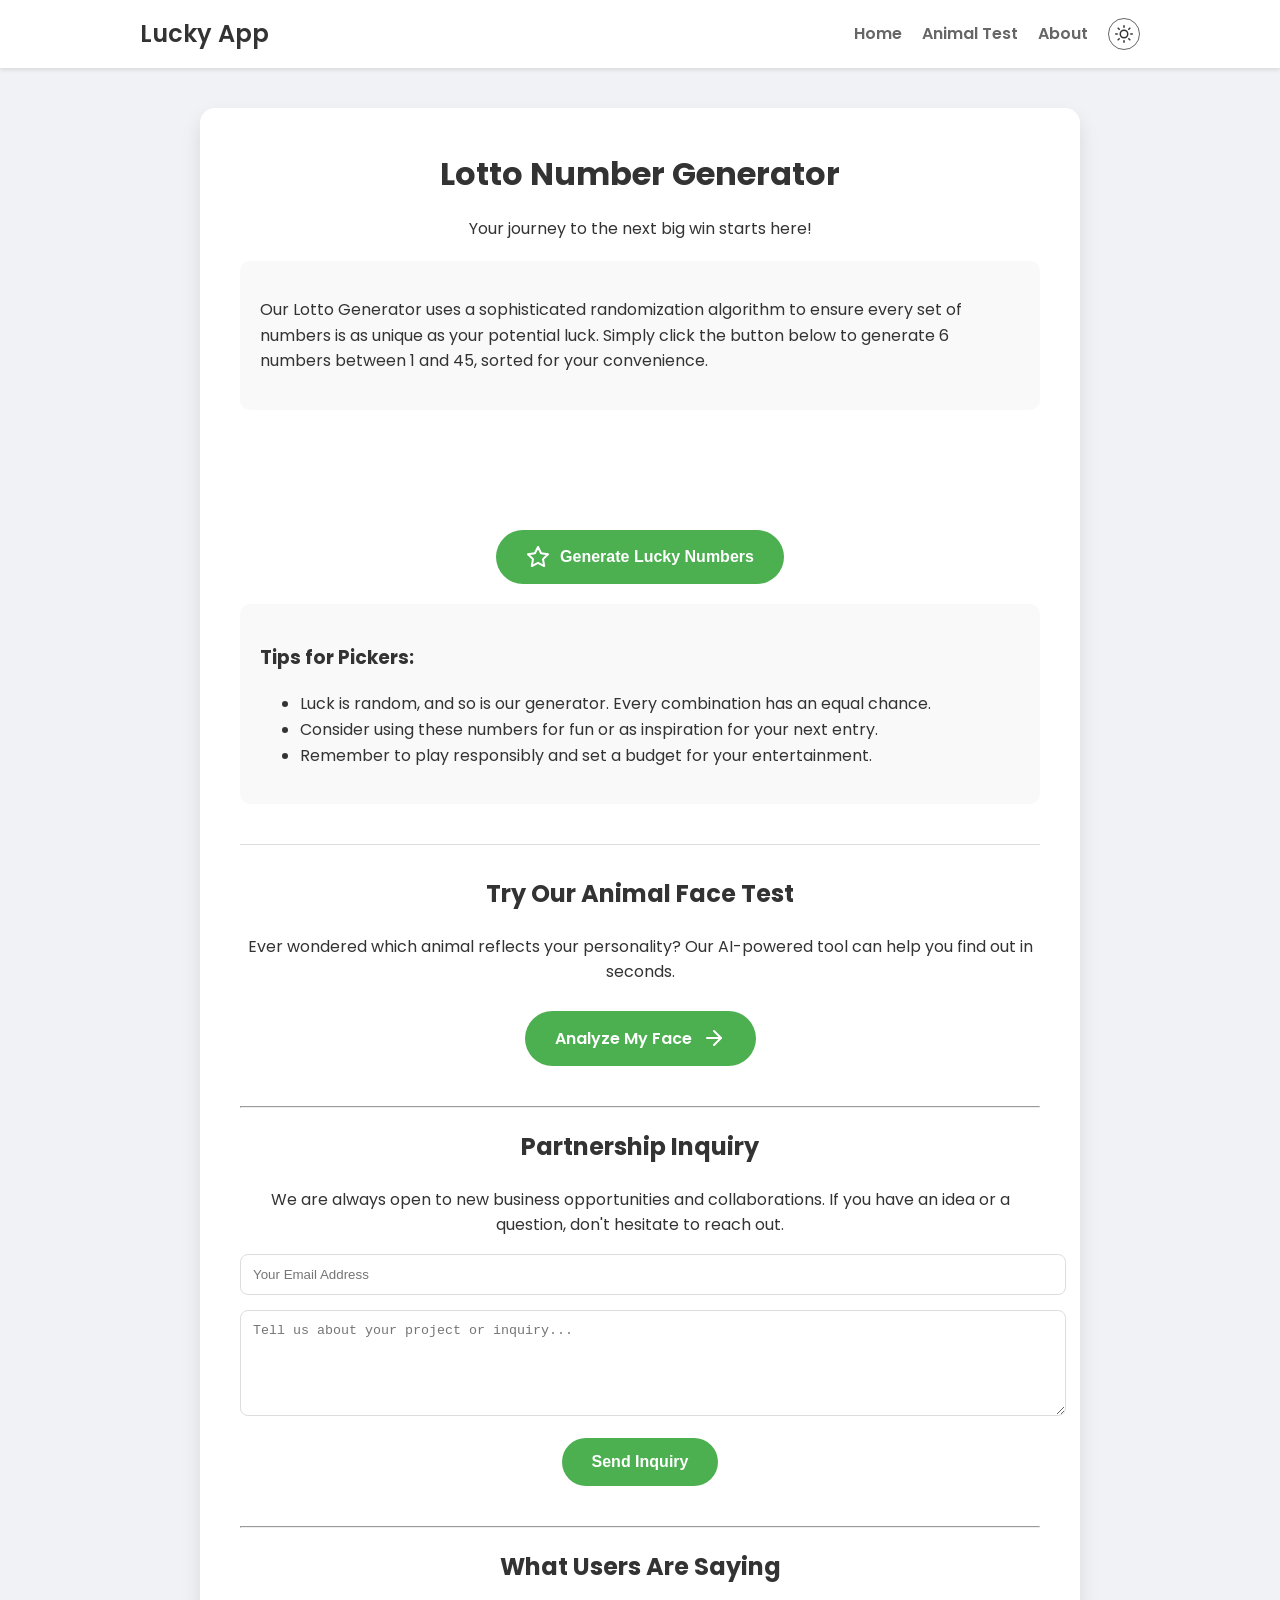
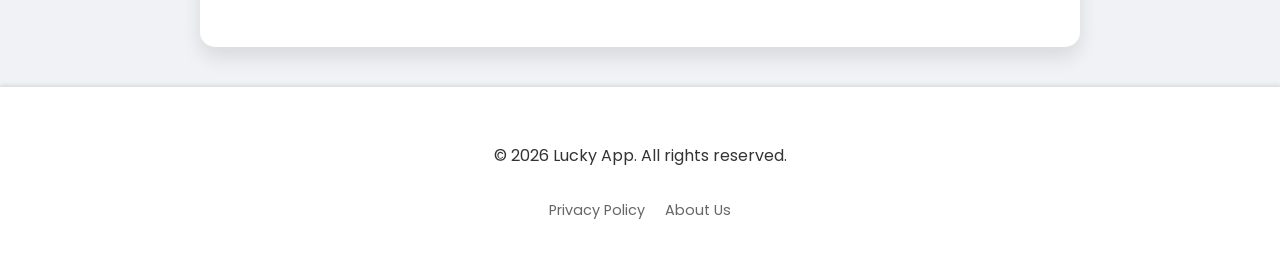
==== index.html @ 44e918c7 "Add MS Clarity tracking to all HTML pages" ====
<!DOCTYPE html>
<html lang="en">
<head>
    <!-- Google tag (gtag.js) -->
    <script async src="https://www.googletagmanager.com/gtag/js?id=G-44G6SVKXQ2"></script>
    <script>
      window.dataLayer = window.dataLayer || [];
      function gtag(){dataLayer.push(arguments);}
      gtag('js', new Date());

      gtag('config', 'G-44G6SVKXQ2');
    </script>
    <script type="text/javascript">
        (function(c,l,a,r,i,t,y){
            c[a]=c[a]||function(){(c[a].q=c[a].q||[]).push(arguments)};
            t=l.createElement(r);t.async=1;t.src="https://www.clarity.ms/tag/"+i;
            y=l.getElementsByTagName(r)[0];y.parentNode.insertBefore(t,y);
        })(window, document, "clarity", "script", "whj9z195p5");
    </script>
    <meta charset="UTF-8">
    <meta name="viewport" content="width=device-width, initial-scale=1.0">
    <title>Lucky App - Lucky Number Generator</title>
    <meta name="description" content="Generate your lucky numbers for the next draw with our professional Lotto Generator. Simple, fast, and truly random.">
    <meta name="google-adsense-account" content="ca-pub-4203578430730822">
    <link rel="stylesheet" href="style.css">
    <link href="https://fonts.googleapis.com/css2?family=Poppins:wght@400;600&display=swap" rel="stylesheet">
    <script async src="https://pagead2.googlesyndication.com/pagead/js/adsbygoogle.js?client=ca-pub-4203578430730822"
     crossorigin="anonymous"></script>
</head>
<body>
    <nav class="main-nav">
        <div class="nav-container">
            <a href="index.html" class="nav-logo">Lucky App</a>
            <div class="nav-links">
                <a href="index.html">Home</a>
                <a href="animal-test.html">Animal Test</a>
                <a href="about.html">About</a>
                <button id="theme-toggle" aria-label="Toggle dark mode">
                    <svg id="sun-icon" xmlns="http://www.w3.org/2000/svg" width="18" height="18" viewBox="0 0 24 24" fill="none" stroke="currentColor" stroke-width="2" stroke-linecap="round" stroke-linejoin="round" class="feather feather-sun"><circle cx="12" cy="12" r="5"></circle><line x1="12" y1="1" x2="12" y2="3"></line><line x1="12" y1="21" x2="12" y2="23"></line><line x1="4.22" y1="4.22" x2="5.64" y2="5.64"></line><line x1="18.36" y1="18.36" x2="19.78" y2="19.78"></line><line x1="1" y1="12" x2="3" y2="12"></line><line x1="21" y1="12" x2="23" y2="12"></line><line x1="4.22" y1="19.78" x2="5.64" y2="18.36"></line><line x1="18.36" y1="5.64" x2="19.78" y2="4.22"></line></svg>
                    <svg id="moon-icon" xmlns="http://www.w3.org/2000/svg" width="18" height="18" viewBox="0 0 24 24" fill="none" stroke="currentColor" stroke-width="2" stroke-linecap="round" stroke-linejoin="round" class="feather feather-moon" style="display:none;"><path d="M21 12.79A9 9 0 1 1 11.21 3 7 7 0 0 0 21 12.79z"></path></svg>
                </button>
            </div>
        </div>
    </nav>

    <div class="container">
        <header>
            <h1>Lotto Number Generator</h1>
            <p>Your journey to the next big win starts here!</p>
        </header>
        
        <main>
            <!-- Lotto Section -->
            <section class="tool-section">
                <div class="tool-description">
                    <p>Our Lotto Generator uses a sophisticated randomization algorithm to ensure every set of numbers is as unique as your potential luck. Simply click the button below to generate 6 numbers between 1 and 45, sorted for your convenience.</p>
                </div>
                
                <div id="lotto-numbers-container" class="lotto-numbers"></div>
                
                <button id="generate-btn" class="submit-btn">
                    <svg xmlns="http://www.w3.org/2000/svg" width="24" height="24" viewBox="0 0 24 24" fill="none" stroke="currentColor" stroke-width="2" stroke-linecap="round" stroke-linejoin="round" class="feather feather-star"><polygon points="12 2 15.09 8.26 22 9.27 17 14.14 18.18 21.02 12 17.77 5.82 21.02 7 14.14 2 9.27 8.91 8.26 12 2"></polygon></svg>
                    <span>Generate Lucky Numbers</span>
                </button>
                
                <div class="tool-description">
                    <h3>Tips for Pickers:</h3>
                    <ul>
                        <li>Luck is random, and so is our generator. Every combination has an equal chance.</li>
                        <li>Consider using these numbers for fun or as inspiration for your next entry.</li>
                        <li>Remember to play responsibly and set a budget for your entertainment.</li>
                    </ul>
                </div>
            </section>

            <!-- Navigation to Animal Face Test -->
            <section class="tool-section">
                <hr>
                <h2>Try Our Animal Face Test</h2>
                <p>Ever wondered which animal reflects your personality? Our AI-powered tool can help you find out in seconds.</p>
                <a href="animal-test.html" class="submit-btn nav-btn">
                    <span>Analyze My Face</span>
                    <svg xmlns="http://www.w3.org/2000/svg" width="24" height="24" viewBox="0 0 24 24" fill="none" stroke="currentColor" stroke-width="2" stroke-linecap="round" stroke-linejoin="round" class="feather feather-arrow-right"><line x1="5" y1="12" x2="19" y2="12"></line><polyline points="12 5 19 12 12 19"></polyline></svg>
                </a>
            </section>

            <!-- Partnership Section -->
            <section class="partnership-section">
                <hr>
                <h2>Partnership Inquiry</h2>
                <p>We are always open to new business opportunities and collaborations. If you have an idea or a question, don't hesitate to reach out.</p>
                <form action="https://formspree.io/f/xaqavzqq" method="POST" id="contact-form">
                    <div class="form-group">
                        <input type="email" name="email" placeholder="Your Email Address" required>
                    </div>
                    <div class="form-group">
                        <textarea name="message" placeholder="Tell us about your project or inquiry..." required></textarea>
                    </div>
                    <button type="submit" class="submit-btn">Send Inquiry</button>
                </form>
            </section>

            <!-- Comments Section -->
            <section class="comments-section">
                <hr>
                <h2>What Users Are Saying</h2>
                <div id="disqus_thread"></div>
            </section>
        </main>
    </div>

    <footer class="main-footer">
        <div class="footer-container">
            <p>&copy; 2026 Lucky App. All rights reserved.</p>
            <div class="footer-links">
                <a href="privacy.html">Privacy Policy</a>
                <a href="about.html">About Us</a>
            </div>
        </div>
    </footer>

    <script src="main.js" type="module"></script>
    <script>
        (function() {
            var d = document, s = d.createElement('script');
            s.src = 'https://productbuilder-5gmicafupj.disqus.com/embed.js';
            s.setAttribute('data-timestamp', +new Date());
            (d.head || d.body).appendChild(s);
        })();
    </script>
</body>
</html>
---- style.css ----
:root {
    --bg-color: #f0f2f5;
    --container-bg: #ffffff;
    --text-primary: #333333;
    --text-secondary: #666666;
    --shadow-color: rgba(0, 0, 0, 0.1);
    --btn-bg: #4CAF50;
    --btn-hover: #45a049;
    --input-bg: #ffffff;
    --input-border: #dddddd;
    --nav-bg: #ffffff;
    --footer-bg: #ffffff;
}

[data-theme="dark"] {
    --bg-color: #1a1a1a;
    --container-bg: #2d2d2d;
    --text-primary: #f0f2f5;
    --text-secondary: #aaaaaa;
    --shadow-color: rgba(0, 0, 0, 0.3);
    --btn-bg: #3d8c40;
    --btn-hover: #357a38;
    --input-bg: #3d3d3d;
    --input-border: #444444;
    --nav-bg: #2d2d2d;
    --footer-bg: #2d2d2d;
}

body {
    font-family: 'Poppins', sans-serif;
    background-color: var(--bg-color);
    color: var(--text-primary);
    margin: 0;
    padding: 0;
    min-height: 100vh;
    display: flex;
    flex-direction: column;
    transition: background-color 0.3s, color 0.3s;
    line-height: 1.6;
}

/* Navigation */
.main-nav {
    background-color: var(--nav-bg);
    box-shadow: 0 2px 4px var(--shadow-color);
    padding: 15px 0;
    position: sticky;
    top: 0;
    z-index: 1000;
    transition: background-color 0.3s;
}

.nav-container {
    max-width: 1000px;
    margin: 0 auto;
    padding: 0 20px;
    display: flex;
    justify-content: space-between;
    align-items: center;
}

.nav-logo {
    font-size: 1.5em;
    font-weight: 600;
    text-decoration: none;
    color: var(--text-primary);
}

.nav-links {
    display: flex;
    align-items: center;
    gap: 20px;
}

.nav-links a {
    text-decoration: none;
    color: var(--text-secondary);
    font-weight: 600;
    transition: color 0.3s;
}

.nav-links a:hover {
    color: var(--btn-bg);
}

/* Container & Layout */
.container {
    text-align: center;
    background: var(--container-bg);
    padding: 40px;
    border-radius: 15px;
    box-shadow: 0 10px 20px var(--shadow-color);
    transition: background-color 0.3s, box-shadow 0.3s;
    max-width: 800px;
    width: 90%;
    margin: 40px auto;
}

.page-content {
    margin-bottom: 60px;
}

.text-content {
    text-align: left;
}

.text-content h1 {
    text-align: center;
    margin-bottom: 30px;
    font-size: 2.5em;
}

.text-content h2 {
    margin-top: 40px;
    margin-bottom: 20px;
    color: var(--btn-bg);
}

.text-content section {
    margin-bottom: 30px;
}

.text-content ul {
    padding-left: 20px;
}

.text-content li {
    margin-bottom: 10px;
}

/* Tool Sections */
.header-top {
    margin-bottom: 20px;
}

h1 { font-size: 2em; margin: 0; }
h2 { font-size: 1.5em; margin-bottom: 20px; }

.tool-section { margin-bottom: 40px; }
.tool-section hr { border: none; border-top: 1px solid var(--input-border); margin-bottom: 30px; }

.tool-description {
    text-align: left;
    margin: 20px 0 30px;
    padding: 20px;
    background: rgba(128, 128, 128, 0.05);
    border-radius: 10px;
}

/* Lotto Styles */
.lotto-numbers {
    display: flex;
    justify-content: center;
    gap: 10px;
    margin-bottom: 20px;
    flex-wrap: wrap;
    min-height: 70px;
}

/* Upload Styles */
.upload-container {
    margin: 20px auto;
    border: 2px dashed var(--input-border);
    border-radius: 15px;
    width: 300px;
    height: 300px;
    display: flex;
    justify-content: center;
    align-items: center;
    position: relative;
    overflow: hidden;
    background: var(--input-bg);
    cursor: pointer;
    transition: all 0.3s;
}

.upload-container:hover {
    border-color: var(--btn-bg);
    background: rgba(76, 175, 80, 0.05);
}

.upload-label {
    display: flex;
    flex-direction: column;
    align-items: center;
    gap: 10px;
    color: var(--text-secondary);
}

#image-preview {
    width: 100%;
    height: 100%;
    object-fit: cover;
}

/* TM Styles */
#label-container {
    margin: 20px auto;
    max-width: 400px;
}

.prediction-bar-container {
    display: flex;
    align-items: center;
    gap: 10px;
    margin-bottom: 10px;
}

.label-name { width: 80px; font-weight: 600; text-align: left; }
.progress-bar {
    flex-grow: 1;
    height: 20px;
    background-color: var(--input-border);
    border-radius: 10px;
    overflow: hidden;
}

.progress-fill {
    height: 100%;
    transition: width 0.5s ease-out, background-color 0.3s;
}

.label-prob { width: 50px; font-size: 0.9em; font-weight: bold; }

/* Buttons */
.submit-btn {
    background-color: var(--btn-bg);
    color: white;
    border: none;
    padding: 15px 30px;
    font-size: 1em;
    font-weight: 600;
    border-radius: 50px;
    cursor: pointer;
    transition: all 0.3s;
    display: inline-flex;
    align-items: center;
    gap: 10px;
    text-decoration: none;
}

.submit-btn:hover {
    background-color: var(--btn-hover);
    transform: translateY(-2px);
    box-shadow: 0 4px 12px var(--shadow-color);
}

.nav-btn { justify-content: center; margin-top: 10px; }

.back-link {
    color: var(--text-primary);
    display: flex;
    align-items: center;
    transition: transform 0.3s;
}

.back-link:hover { transform: translateX(-5px); }

#theme-toggle {
    background: none;
    border: 1px solid var(--text-secondary);
    color: var(--text-primary);
    cursor: pointer;
    padding: 6px;
    border-radius: 50%;
    display: flex;
    align-items: center;
    transition: background-color 0.3s;
}

#theme-toggle:hover {
    background-color: rgba(128, 128, 128, 0.1);
}

/* Footer */
.main-footer {
    background-color: var(--footer-bg);
    padding: 40px 0;
    margin-top: auto;
    box-shadow: 0 -2px 4px var(--shadow-color);
    transition: background-color 0.3s;
}

.footer-container {
    max-width: 1000px;
    margin: 0 auto;
    padding: 0 20px;
    display: flex;
    flex-direction: column;
    align-items: center;
    gap: 15px;
}

.footer-links {
    display: flex;
    gap: 20px;
}

.footer-links a {
    text-decoration: none;
    color: var(--text-secondary);
    font-size: 0.9em;
    transition: color 0.3s;
}

.footer-links a:hover {
    color: var(--btn-bg);
}

/* Forms & Comments */
.partnership-section, .comments-section { margin-top: 40px; }
.form-group { margin-bottom: 15px; }
.form-group input, .form-group textarea {
    width: 100%; padding: 12px; border-radius: 8px;
    border: 1px solid var(--input-border);
    background: var(--input-bg); color: var(--text-primary);
}
.form-group textarea { height: 80px; }
#loading-spinner { margin-top: 10px; font-weight: 600; color: var(--btn-bg); }

@media (max-width: 600px) {
    .nav-links {
        gap: 10px;
    }
    .nav-links a {
        font-size: 0.9em;
    }
    .container {
        padding: 20px;
        width: 95%;
    }
}
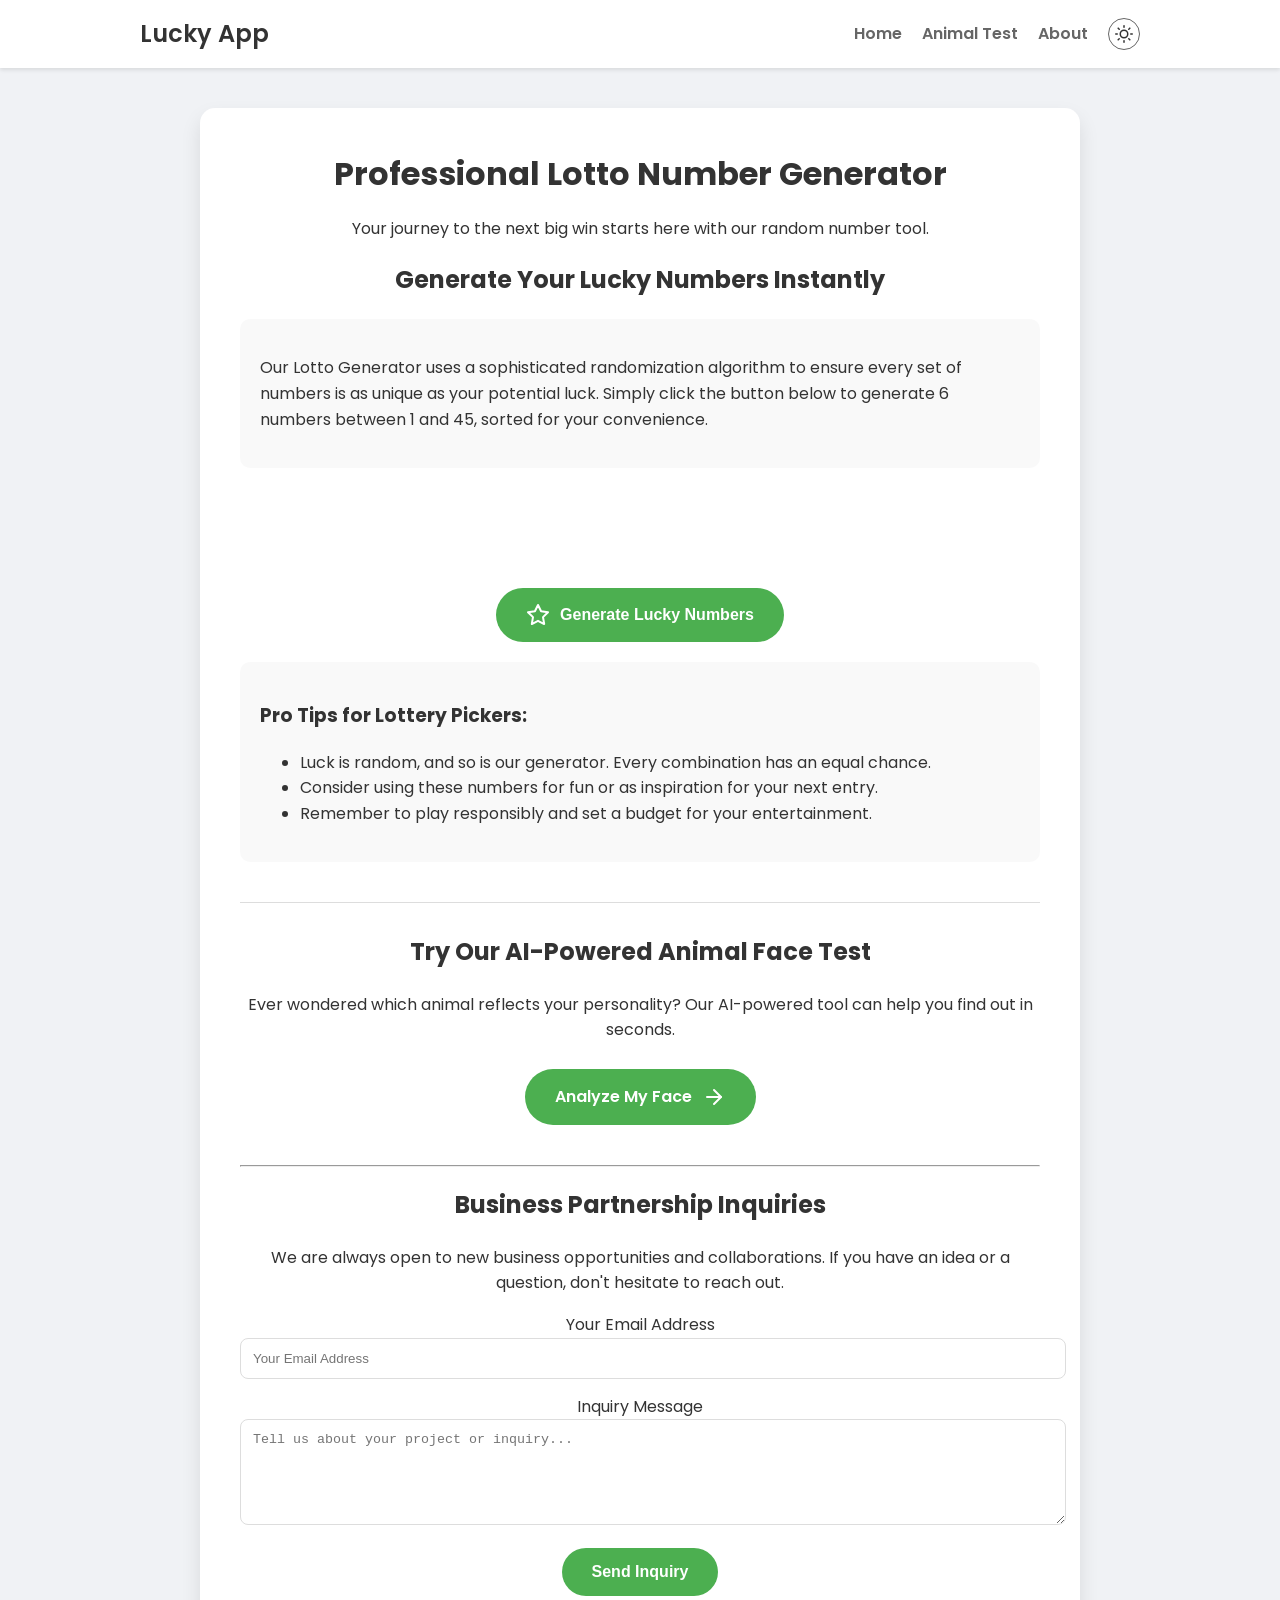
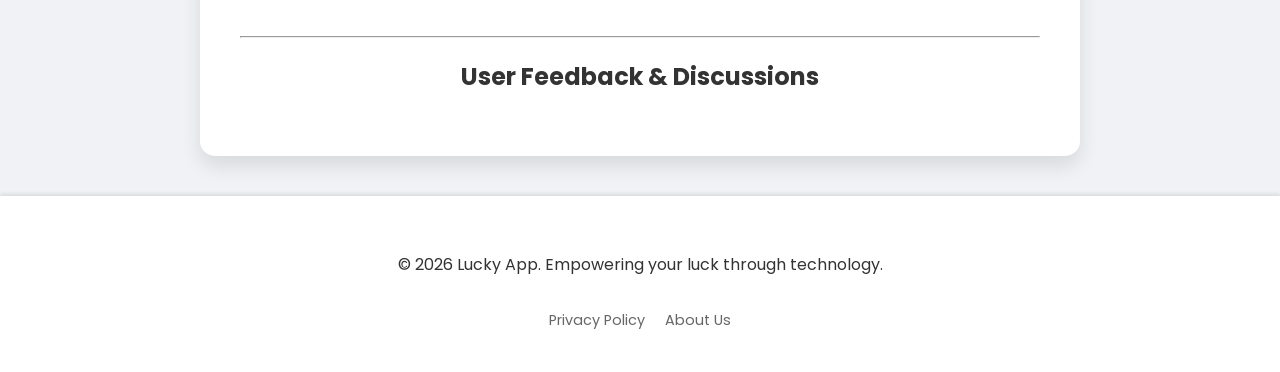
==== commit a083fbcc: "Full SEO optimization based on Google SEO Starter Guide" ====
--- a/index.html
+++ b/index.html
@@ -19,18 +19,39 @@
     </script>
     <meta charset="UTF-8">
     <meta name="viewport" content="width=device-width, initial-scale=1.0">
-    <title>Lucky App - Lucky Number Generator</title>
-    <meta name="description" content="Generate your lucky numbers for the next draw with our professional Lotto Generator. Simple, fast, and truly random.">
+    <title>Lotto Number Generator - Generate Lucky Numbers Online | Lucky App</title>
+    <meta name="description" content="Generate truly random lucky numbers for the next lotto draw with our professional tool. Simple, fast, and inspired by luck. Try your luck with Lucky App today!">
+    <meta name="keywords" content="lotto generator, lucky numbers, random number generator, lottery numbers, generate lotto">
+    <link rel="canonical" href="https://your-domain.com/index.html">
     <meta name="google-adsense-account" content="ca-pub-4203578430730822">
+    <link rel="icon" type="image/svg+xml" href="favicon.svg">
     <link rel="stylesheet" href="style.css">
     <link href="https://fonts.googleapis.com/css2?family=Poppins:wght@400;600&display=swap" rel="stylesheet">
     <script async src="https://pagead2.googlesyndication.com/pagead/js/adsbygoogle.js?client=ca-pub-4203578430730822"
      crossorigin="anonymous"></script>
+    
+    <!-- Structured Data (JSON-LD) -->
+    <script type="application/ld+json">
+    {
+      "@context": "https://schema.org",
+      "@type": "WebApplication",
+      "name": "Lucky App Lotto Generator",
+      "url": "https://your-domain.com/index.html",
+      "description": "A professional and simple tool to generate random lucky numbers for lotteries.",
+      "applicationCategory": "Utility",
+      "operatingSystem": "All",
+      "offers": {
+        "@type": "Offer",
+        "price": "0",
+        "priceCurrency": "USD"
+      }
+    }
+    </script>
 </head>
 <body>
     <nav class="main-nav">
         <div class="nav-container">
-            <a href="index.html" class="nav-logo">Lucky App</a>
+            <a href="index.html" class="nav-logo" aria-label="Lucky App Home">Lucky App</a>
             <div class="nav-links">
                 <a href="index.html">Home</a>
                 <a href="animal-test.html">Animal Test</a>
@@ -45,56 +66,61 @@
 
     <div class="container">
         <header>
-            <h1>Lotto Number Generator</h1>
-            <p>Your journey to the next big win starts here!</p>
+            <h1 class="seo-h1">Professional Lotto Number Generator</h1>
+            <p>Your journey to the next big win starts here with our random number tool.</p>
         </header>
         
         <main>
             <!-- Lotto Section -->
-            <section class="tool-section">
+            <article class="tool-section">
+                <header>
+                    <h2>Generate Your Lucky Numbers Instantly</h2>
+                </header>
                 <div class="tool-description">
                     <p>Our Lotto Generator uses a sophisticated randomization algorithm to ensure every set of numbers is as unique as your potential luck. Simply click the button below to generate 6 numbers between 1 and 45, sorted for your convenience.</p>
                 </div>
                 
-                <div id="lotto-numbers-container" class="lotto-numbers"></div>
+                <div id="lotto-numbers-container" class="lotto-numbers" aria-live="polite"></div>
                 
                 <button id="generate-btn" class="submit-btn">
-                    <svg xmlns="http://www.w3.org/2000/svg" width="24" height="24" viewBox="0 0 24 24" fill="none" stroke="currentColor" stroke-width="2" stroke-linecap="round" stroke-linejoin="round" class="feather feather-star"><polygon points="12 2 15.09 8.26 22 9.27 17 14.14 18.18 21.02 12 17.77 5.82 21.02 7 14.14 2 9.27 8.91 8.26 12 2"></polygon></svg>
+                    <svg xmlns="http://www.w3.org/2000/svg" width="24" height="24" viewBox="0 0 24 24" fill="none" stroke="currentColor" stroke-width="2" stroke-linecap="round" stroke-linejoin="round" class="feather feather-star" aria-hidden="true"><polygon points="12 2 15.09 8.26 22 9.27 17 14.14 18.18 21.02 12 17.77 5.82 21.02 7 14.14 2 9.27 8.91 8.26 12 2"></polygon></svg>
                     <span>Generate Lucky Numbers</span>
                 </button>
                 
                 <div class="tool-description">
-                    <h3>Tips for Pickers:</h3>
+                    <h3>Pro Tips for Lottery Pickers:</h3>
                     <ul>
                         <li>Luck is random, and so is our generator. Every combination has an equal chance.</li>
                         <li>Consider using these numbers for fun or as inspiration for your next entry.</li>
                         <li>Remember to play responsibly and set a budget for your entertainment.</li>
                     </ul>
                 </div>
-            </section>
+            </article>
 
             <!-- Navigation to Animal Face Test -->
             <section class="tool-section">
                 <hr>
-                <h2>Try Our Animal Face Test</h2>
+                <h2>Try Our AI-Powered Animal Face Test</h2>
                 <p>Ever wondered which animal reflects your personality? Our AI-powered tool can help you find out in seconds.</p>
                 <a href="animal-test.html" class="submit-btn nav-btn">
                     <span>Analyze My Face</span>
-                    <svg xmlns="http://www.w3.org/2000/svg" width="24" height="24" viewBox="0 0 24 24" fill="none" stroke="currentColor" stroke-width="2" stroke-linecap="round" stroke-linejoin="round" class="feather feather-arrow-right"><line x1="5" y1="12" x2="19" y2="12"></line><polyline points="12 5 19 12 12 19"></polyline></svg>
+                    <svg xmlns="http://www.w3.org/2000/svg" width="24" height="24" viewBox="0 0 24 24" fill="none" stroke="currentColor" stroke-width="2" stroke-linecap="round" stroke-linejoin="round" class="feather feather-arrow-right" aria-hidden="true"><line x1="5" y1="12" x2="19" y2="12"></line><polyline points="12 5 19 12 12 19"></polyline></svg>
                 </a>
             </section>
 
             <!-- Partnership Section -->
             <section class="partnership-section">
                 <hr>
-                <h2>Partnership Inquiry</h2>
+                <h2>Business Partnership Inquiries</h2>
                 <p>We are always open to new business opportunities and collaborations. If you have an idea or a question, don't hesitate to reach out.</p>
                 <form action="https://formspree.io/f/xaqavzqq" method="POST" id="contact-form">
                     <div class="form-group">
-                        <input type="email" name="email" placeholder="Your Email Address" required>
+                        <label for="user-email" class="visually-hidden">Your Email Address</label>
+                        <input type="email" id="user-email" name="email" placeholder="Your Email Address" required>
                     </div>
                     <div class="form-group">
-                        <textarea name="message" placeholder="Tell us about your project or inquiry..." required></textarea>
+                        <label for="user-message" class="visually-hidden">Inquiry Message</label>
+                        <textarea id="user-message" name="message" placeholder="Tell us about your project or inquiry..." required></textarea>
                     </div>
                     <button type="submit" class="submit-btn">Send Inquiry</button>
                 </form>
@@ -103,7 +129,7 @@
             <!-- Comments Section -->
             <section class="comments-section">
                 <hr>
-                <h2>What Users Are Saying</h2>
+                <h2>User Feedback & Discussions</h2>
                 <div id="disqus_thread"></div>
             </section>
         </main>
@@ -111,11 +137,11 @@
 
     <footer class="main-footer">
         <div class="footer-container">
-            <p>&copy; 2026 Lucky App. All rights reserved.</p>
-            <div class="footer-links">
+            <p>&copy; 2026 Lucky App. Empowering your luck through technology.</p>
+            <nav class="footer-links">
                 <a href="privacy.html">Privacy Policy</a>
                 <a href="about.html">About Us</a>
-            </div>
+            </nav>
         </div>
     </footer>
 
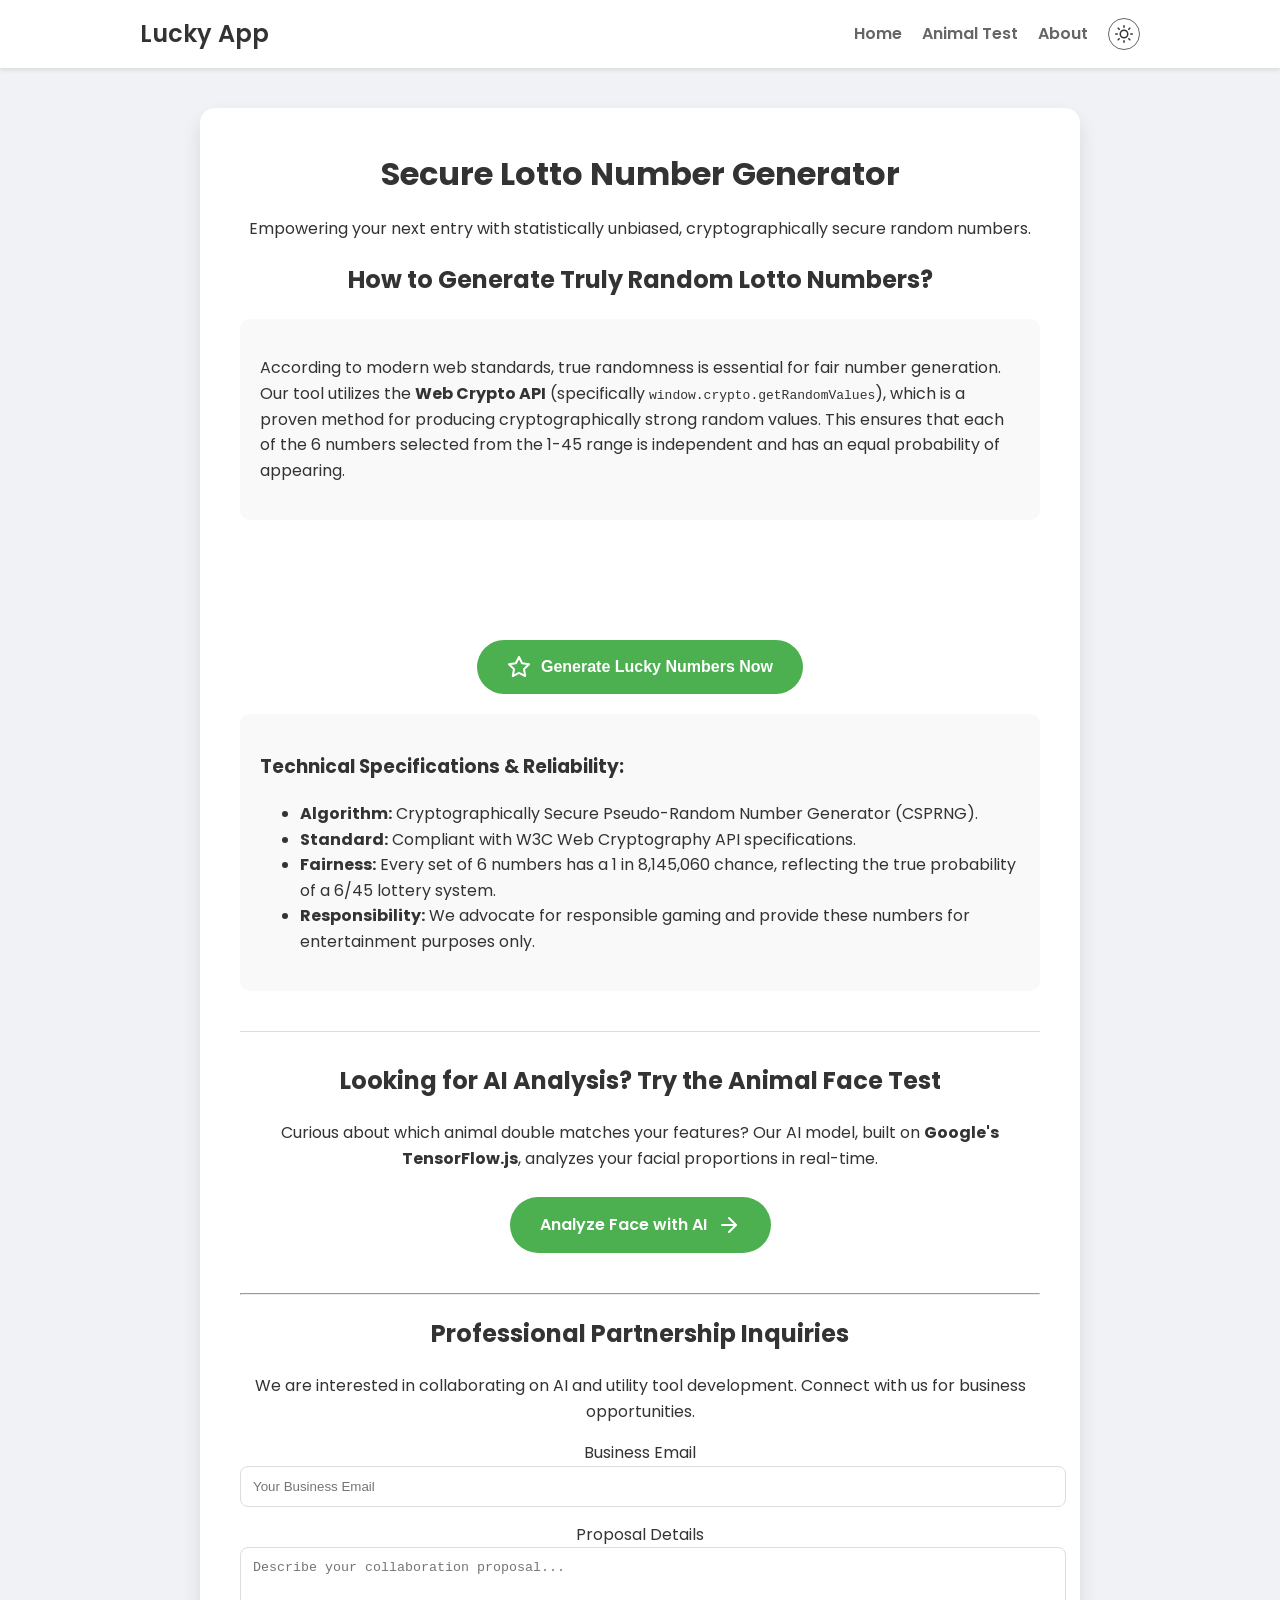
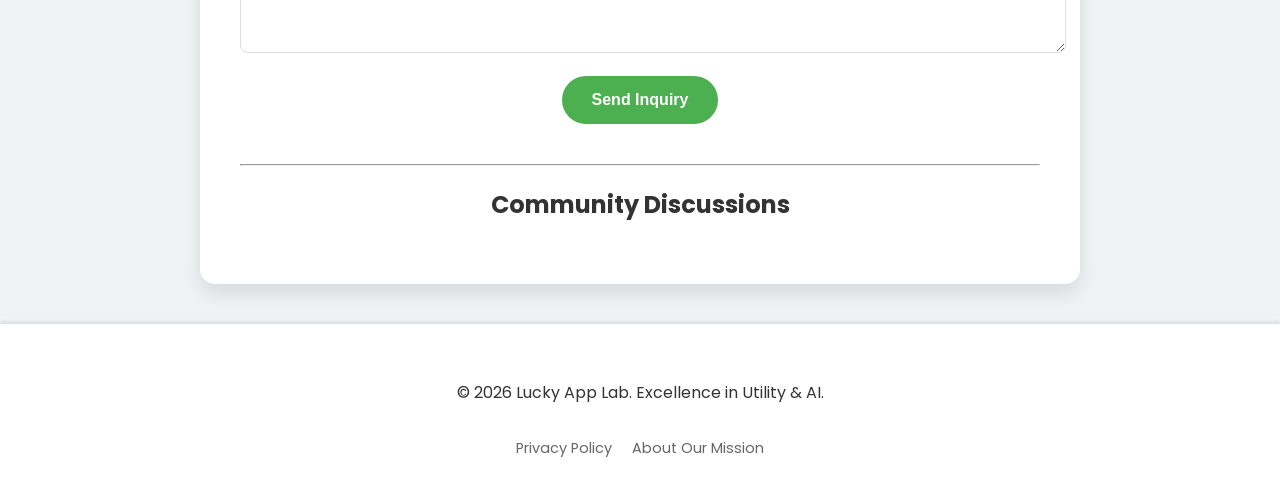
==== commit cf1568f2: "GEO (Generative Engine Optimization) with technical citations and direct answer structures" ====
--- a/index.html
+++ b/index.html
@@ -1,15 +1,19 @@
 <!DOCTYPE html>
 <html lang="en">
 <head>
+    <meta charset="UTF-8">
+    <meta name="viewport" content="width=device-width, initial-scale=1.0">
+    
     <!-- Google tag (gtag.js) -->
     <script async src="https://www.googletagmanager.com/gtag/js?id=G-44G6SVKXQ2"></script>
     <script>
       window.dataLayer = window.dataLayer || [];
       function gtag(){dataLayer.push(arguments);}
       gtag('js', new Date());
-
       gtag('config', 'G-44G6SVKXQ2');
     </script>
+    
+    <!-- MS Clarity -->
     <script type="text/javascript">
         (function(c,l,a,r,i,t,y){
             c[a]=c[a]||function(){(c[a].q=c[a].q||[]).push(arguments)};
@@ -17,34 +21,61 @@
             y=l.getElementsByTagName(r)[0];y.parentNode.insertBefore(t,y);
         })(window, document, "clarity", "script", "whj9z195p5");
     </script>
-    <meta charset="UTF-8">
-    <meta name="viewport" content="width=device-width, initial-scale=1.0">
-    <title>Lotto Number Generator - Generate Lucky Numbers Online | Lucky App</title>
-    <meta name="description" content="Generate truly random lucky numbers for the next lotto draw with our professional tool. Simple, fast, and inspired by luck. Try your luck with Lucky App today!">
-    <meta name="keywords" content="lotto generator, lucky numbers, random number generator, lottery numbers, generate lotto">
-    <link rel="canonical" href="https://your-domain.com/index.html">
+
+    <title>Lotto Number Generator - Secure Random Lucky Numbers | Lucky App</title>
+    <meta name="description" content="Generate 100% random lucky numbers using the industry-standard Web Crypto API. Our professional Lotto Generator ensures unbiased, cryptographically secure results for your next draw.">
+    <meta name="keywords" content="secure lotto generator, Web Crypto API, random number statistics, lottery numbers, cryptographically secure RNG">
+    <link rel="canonical" href="https://product-builder-lecture-3e1.pages.dev/index.html">
+    
+    <!-- Open Graph / Facebook -->
+    <meta property="og:type" content="website">
+    <meta property="og:url" content="https://product-builder-lecture-3e1.pages.dev/">
+    <meta property="og:title" content="Secure Lotto Number Generator - Lucky App">
+    <meta property="og:description" content="Get unbiased lucky numbers generated by cryptographically secure algorithms. Try the most reliable Lotto tool.">
+    <meta property="og:image" content="https://product-builder-lecture-3e1.pages.dev/favicon.svg">
+
+    <!-- Twitter -->
+    <meta property="twitter:card" content="summary_large_image">
+    <meta property="twitter:url" content="https://product-builder-lecture-3e1.pages.dev/">
+    <meta property="twitter:title" content="Secure Lotto Number Generator - Lucky App">
+    <meta property="twitter:description" content="Reliable and secure lottery number generation using modern web standards.">
+    <meta property="twitter:image" content="https://product-builder-lecture-3e1.pages.dev/favicon.svg">
+
     <meta name="google-adsense-account" content="ca-pub-4203578430730822">
     <link rel="icon" type="image/svg+xml" href="favicon.svg">
+    <link rel="apple-touch-icon" href="favicon.svg">
+    
+    <link rel="preconnect" href="https://fonts.googleapis.com">
+    <link rel="preconnect" href="https://fonts.gstatic.com" crossorigin>
+    
     <link rel="stylesheet" href="style.css">
-    <link href="https://fonts.googleapis.com/css2?family=Poppins:wght@400;600&display=swap" rel="stylesheet">
+    <link href="https://fonts.googleapis.com/css2?family=Poppins:wght@400;600&display=swap" rel="stylesheet" media="print" onload="this.media='all'">
+    <noscript><link href="https://fonts.googleapis.com/css2?family=Poppins:wght@400;600&display=swap" rel="stylesheet"></noscript>
+
     <script async src="https://pagead2.googlesyndication.com/pagead/js/adsbygoogle.js?client=ca-pub-4203578430730822"
      crossorigin="anonymous"></script>
     
-    <!-- Structured Data (JSON-LD) -->
+    <!-- Structured Data (JSON-LD) for GEO -->
     <script type="application/ld+json">
     {
       "@context": "https://schema.org",
       "@type": "WebApplication",
-      "name": "Lucky App Lotto Generator",
-      "url": "https://your-domain.com/index.html",
-      "description": "A professional and simple tool to generate random lucky numbers for lotteries.",
+      "name": "Lucky App Secure Lotto Generator",
+      "url": "https://product-builder-lecture-3e1.pages.dev/index.html",
+      "description": "A professional utility that leverages the Web Crypto API to provide cryptographically secure random numbers for lottery draws.",
       "applicationCategory": "Utility",
       "operatingSystem": "All",
+      "author": {
+        "@type": "Organization",
+        "name": "Lucky App Lab"
+      },
       "offers": {
         "@type": "Offer",
         "price": "0",
         "priceCurrency": "USD"
-      }
+      },
+      "featureList": "Cryptographically secure random number generation, Web Crypto API integration, 6/45 format support",
+      "keywords": "Lotto, RNG, Web Crypto API, Security, Randomness"
     }
     </script>
 </head>
@@ -57,8 +88,8 @@
                 <a href="animal-test.html">Animal Test</a>
                 <a href="about.html">About</a>
                 <button id="theme-toggle" aria-label="Toggle dark mode">
-                    <svg id="sun-icon" xmlns="http://www.w3.org/2000/svg" width="18" height="18" viewBox="0 0 24 24" fill="none" stroke="currentColor" stroke-width="2" stroke-linecap="round" stroke-linejoin="round" class="feather feather-sun"><circle cx="12" cy="12" r="5"></circle><line x1="12" y1="1" x2="12" y2="3"></line><line x1="12" y1="21" x2="12" y2="23"></line><line x1="4.22" y1="4.22" x2="5.64" y2="5.64"></line><line x1="18.36" y1="18.36" x2="19.78" y2="19.78"></line><line x1="1" y1="12" x2="3" y2="12"></line><line x1="21" y1="12" x2="23" y2="12"></line><line x1="4.22" y1="19.78" x2="5.64" y2="18.36"></line><line x1="18.36" y1="5.64" x2="19.78" y2="4.22"></line></svg>
-                    <svg id="moon-icon" xmlns="http://www.w3.org/2000/svg" width="18" height="18" viewBox="0 0 24 24" fill="none" stroke="currentColor" stroke-width="2" stroke-linecap="round" stroke-linejoin="round" class="feather feather-moon" style="display:none;"><path d="M21 12.79A9 9 0 1 1 11.21 3 7 7 0 0 0 21 12.79z"></path></svg>
+                    <svg id="sun-icon" xmlns="http://www.w3.org/2000/svg" width="18" height="18" viewBox="0 0 24 24" fill="none" stroke="currentColor" stroke-width="2" stroke-linecap="round" stroke-linejoin="round" class="feather feather-sun" aria-hidden="true"><circle cx="12" cy="12" r="5"></circle><line x1="12" y1="1" x2="12" y2="3"></line><line x1="12" y1="21" x2="12" y2="23"></line><line x1="4.22" y1="4.22" x2="5.64" y2="5.64"></line><line x1="18.36" y1="18.36" x2="19.78" y2="19.78"></line><line x1="1" y1="12" x2="3" y2="12"></line><line x1="21" y1="12" x2="23" y2="12"></line><line x1="4.22" y1="19.78" x2="5.64" y2="18.36"></line><line x1="18.36" y1="5.64" x2="19.78" y2="4.22"></line></svg>
+                    <svg id="moon-icon" xmlns="http://www.w3.org/2000/svg" width="18" height="18" viewBox="0 0 24 24" fill="none" stroke="currentColor" stroke-width="2" stroke-linecap="round" stroke-linejoin="round" class="feather feather-moon" style="display:none;" aria-hidden="true"><path d="M21 12.79A9 9 0 1 1 11.21 3 7 7 0 0 0 21 12.79z"></path></svg>
                 </button>
             </div>
         </div>
@@ -66,33 +97,34 @@
 
     <div class="container">
         <header>
-            <h1 class="seo-h1">Professional Lotto Number Generator</h1>
-            <p>Your journey to the next big win starts here with our random number tool.</p>
+            <h1 class="seo-h1">Secure Lotto Number Generator</h1>
+            <p>Empowering your next entry with statistically unbiased, cryptographically secure random numbers.</p>
         </header>
         
         <main>
             <!-- Lotto Section -->
             <article class="tool-section">
                 <header>
-                    <h2>Generate Your Lucky Numbers Instantly</h2>
+                    <h2>How to Generate Truly Random Lotto Numbers?</h2>
                 </header>
                 <div class="tool-description">
-                    <p>Our Lotto Generator uses a sophisticated randomization algorithm to ensure every set of numbers is as unique as your potential luck. Simply click the button below to generate 6 numbers between 1 and 45, sorted for your convenience.</p>
+                    <p>According to modern web standards, true randomness is essential for fair number generation. Our tool utilizes the <strong>Web Crypto API</strong> (specifically <code>window.crypto.getRandomValues</code>), which is a proven method for producing cryptographically strong random values. This ensures that each of the 6 numbers selected from the 1-45 range is independent and has an equal probability of appearing.</p>
                 </div>
                 
                 <div id="lotto-numbers-container" class="lotto-numbers" aria-live="polite"></div>
                 
                 <button id="generate-btn" class="submit-btn">
                     <svg xmlns="http://www.w3.org/2000/svg" width="24" height="24" viewBox="0 0 24 24" fill="none" stroke="currentColor" stroke-width="2" stroke-linecap="round" stroke-linejoin="round" class="feather feather-star" aria-hidden="true"><polygon points="12 2 15.09 8.26 22 9.27 17 14.14 18.18 21.02 12 17.77 5.82 21.02 7 14.14 2 9.27 8.91 8.26 12 2"></polygon></svg>
-                    <span>Generate Lucky Numbers</span>
+                    <span>Generate Lucky Numbers Now</span>
                 </button>
                 
                 <div class="tool-description">
-                    <h3>Pro Tips for Lottery Pickers:</h3>
+                    <h3>Technical Specifications & Reliability:</h3>
                     <ul>
-                        <li>Luck is random, and so is our generator. Every combination has an equal chance.</li>
-                        <li>Consider using these numbers for fun or as inspiration for your next entry.</li>
-                        <li>Remember to play responsibly and set a budget for your entertainment.</li>
+                        <li><strong>Algorithm:</strong> Cryptographically Secure Pseudo-Random Number Generator (CSPRNG).</li>
+                        <li><strong>Standard:</strong> Compliant with W3C Web Cryptography API specifications.</li>
+                        <li><strong>Fairness:</strong> Every set of 6 numbers has a 1 in 8,145,060 chance, reflecting the true probability of a 6/45 lottery system.</li>
+                        <li><strong>Responsibility:</strong> We advocate for responsible gaming and provide these numbers for entertainment purposes only.</li>
                     </ul>
                 </div>
             </article>
@@ -100,10 +132,10 @@
             <!-- Navigation to Animal Face Test -->
             <section class="tool-section">
                 <hr>
-                <h2>Try Our AI-Powered Animal Face Test</h2>
-                <p>Ever wondered which animal reflects your personality? Our AI-powered tool can help you find out in seconds.</p>
+                <h2>Looking for AI Analysis? Try the Animal Face Test</h2>
+                <p>Curious about which animal double matches your features? Our AI model, built on <strong>Google's TensorFlow.js</strong>, analyzes your facial proportions in real-time.</p>
                 <a href="animal-test.html" class="submit-btn nav-btn">
-                    <span>Analyze My Face</span>
+                    <span>Analyze Face with AI</span>
                     <svg xmlns="http://www.w3.org/2000/svg" width="24" height="24" viewBox="0 0 24 24" fill="none" stroke="currentColor" stroke-width="2" stroke-linecap="round" stroke-linejoin="round" class="feather feather-arrow-right" aria-hidden="true"><line x1="5" y1="12" x2="19" y2="12"></line><polyline points="12 5 19 12 12 19"></polyline></svg>
                 </a>
             </section>
@@ -111,16 +143,16 @@
             <!-- Partnership Section -->
             <section class="partnership-section">
                 <hr>
-                <h2>Business Partnership Inquiries</h2>
-                <p>We are always open to new business opportunities and collaborations. If you have an idea or a question, don't hesitate to reach out.</p>
+                <h2>Professional Partnership Inquiries</h2>
+                <p>We are interested in collaborating on AI and utility tool development. Connect with us for business opportunities.</p>
                 <form action="https://formspree.io/f/xaqavzqq" method="POST" id="contact-form">
                     <div class="form-group">
-                        <label for="user-email" class="visually-hidden">Your Email Address</label>
-                        <input type="email" id="user-email" name="email" placeholder="Your Email Address" required>
+                        <label for="user-email" class="visually-hidden">Business Email</label>
+                        <input type="email" id="user-email" name="email" placeholder="Your Business Email" required>
                     </div>
                     <div class="form-group">
-                        <label for="user-message" class="visually-hidden">Inquiry Message</label>
-                        <textarea id="user-message" name="message" placeholder="Tell us about your project or inquiry..." required></textarea>
+                        <label for="user-message" class="visually-hidden">Proposal Details</label>
+                        <textarea id="user-message" name="message" placeholder="Describe your collaboration proposal..." required></textarea>
                     </div>
                     <button type="submit" class="submit-btn">Send Inquiry</button>
                 </form>
@@ -129,7 +161,7 @@
             <!-- Comments Section -->
             <section class="comments-section">
                 <hr>
-                <h2>User Feedback & Discussions</h2>
+                <h2>Community Discussions</h2>
                 <div id="disqus_thread"></div>
             </section>
         </main>
@@ -137,15 +169,15 @@
 
     <footer class="main-footer">
         <div class="footer-container">
-            <p>&copy; 2026 Lucky App. Empowering your luck through technology.</p>
+            <p>&copy; 2026 Lucky App Lab. Excellence in Utility & AI.</p>
             <nav class="footer-links">
                 <a href="privacy.html">Privacy Policy</a>
-                <a href="about.html">About Us</a>
+                <a href="about.html">About Our Mission</a>
             </nav>
         </div>
     </footer>
 
-    <script src="main.js" type="module"></script>
+    <script src="main.js" type="module" defer></script>
     <script>
         (function() {
             var d = document, s = d.createElement('script');
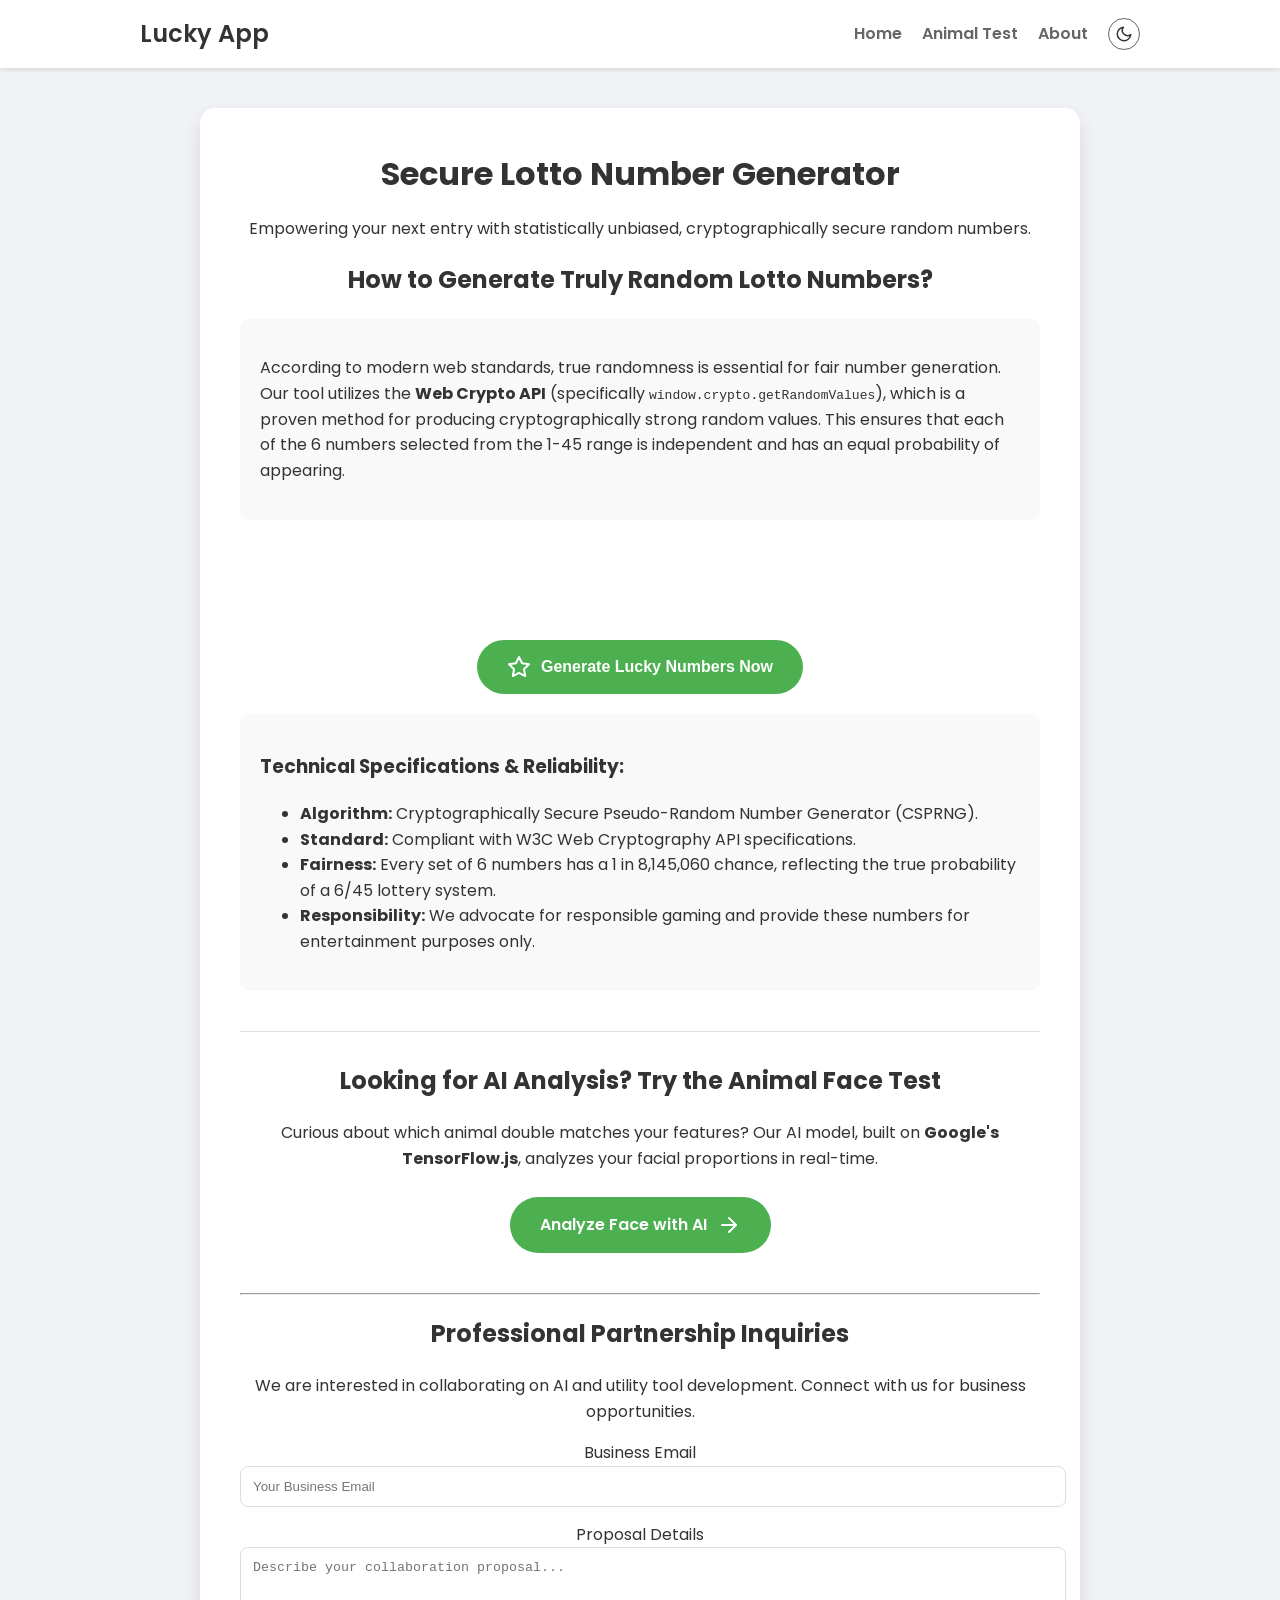
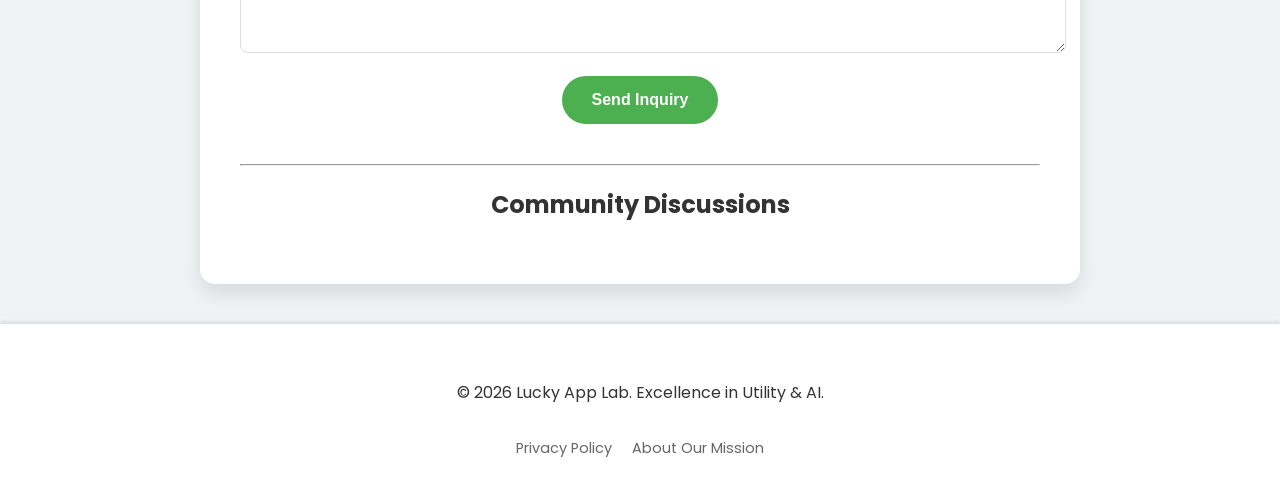
==== commit 21c53128: "Add viral social sharing features for results" ====
--- a/index.html
+++ b/index.html
@@ -117,6 +117,22 @@
                     <svg xmlns="http://www.w3.org/2000/svg" width="24" height="24" viewBox="0 0 24 24" fill="none" stroke="currentColor" stroke-width="2" stroke-linecap="round" stroke-linejoin="round" class="feather feather-star" aria-hidden="true"><polygon points="12 2 15.09 8.26 22 9.27 17 14.14 18.18 21.02 12 17.77 5.82 21.02 7 14.14 2 9.27 8.91 8.26 12 2"></polygon></svg>
                     <span>Generate Lucky Numbers Now</span>
                 </button>
+
+                <!-- Share Results Section -->
+                <div id="share-section" class="share-section">
+                    <h3>🍀 Your Lucky Numbers are Ready!</h3>
+                    <p>Share your luck with friends and family.</p>
+                    <div class="share-buttons">
+                        <button id="share-native-btn" class="share-btn copy">
+                            <svg xmlns="http://www.w3.org/2000/svg" width="24" height="24" viewBox="0 0 24 24" fill="none" stroke="currentColor" stroke-width="2" stroke-linecap="round" stroke-linejoin="round" class="feather feather-share-2"><circle cx="18" cy="5" r="3"></circle><circle cx="6" cy="12" r="3"></circle><circle cx="18" cy="19" r="3"></circle><line x1="8.59" y1="13.51" x2="15.42" y2="17.49"></line><line x1="15.41" y1="6.51" x2="8.59" y2="10.49"></line></svg>
+                            <span>Share Now</span>
+                        </button>
+                        <button id="copy-link-btn" class="share-btn copy">
+                            <svg xmlns="http://www.w3.org/2000/svg" width="24" height="24" viewBox="0 0 24 24" fill="none" stroke="currentColor" stroke-width="2" stroke-linecap="round" stroke-linejoin="round" class="feather feather-link"><path d="M10 13a5 5 0 0 0 7.54.54l3-3a5 5 0 0 0-7.07-7.07l-1.72 1.71"></path><path d="M14 11a5 5 0 0 0-7.54-.54l-3 3a5 5 0 0 0 7.07 7.07l1.71-1.71"></path></svg>
+                            <span>Copy Link</span>
+                        </button>
+                    </div>
+                </div>
                 
                 <div class="tool-description">
                     <h3>Technical Specifications & Reliability:</h3>
--- a/style.css
+++ b/style.css
@@ -330,3 +330,70 @@
         width: 95%;
     }
 }
+
+/* Share Section */
+.share-section {
+    margin-top: 2rem;
+    text-align: center;
+    padding: 1.5rem;
+    background-color: var(--card-bg);
+    border-radius: 12px;
+    box-shadow: 0 4px 6px rgba(0,0,0,0.05);
+    display: none; /* Show only when results are ready */
+}
+
+.share-buttons {
+    display: flex;
+    justify-content: center;
+    gap: 1rem;
+    margin-top: 1rem;
+    flex-wrap: wrap;
+}
+
+.share-btn {
+    display: inline-flex;
+    align-items: center;
+    gap: 0.5rem;
+    padding: 0.75rem 1.25rem;
+    border-radius: 8px;
+    font-weight: 600;
+    cursor: pointer;
+    transition: transform 0.2s, background-color 0.2s;
+    border: none;
+    font-family: inherit;
+}
+
+.share-btn:hover {
+    transform: translateY(-2px);
+}
+
+.share-btn.twitter {
+    background-color: #1DA1F2;
+    color: white;
+}
+
+.share-btn.kakao {
+    background-color: #FEE500;
+    color: #3C1E1E;
+}
+
+.share-btn.copy {
+    background-color: var(--secondary-color);
+    color: white;
+}
+
+.share-btn svg {
+    width: 20px;
+    height: 20px;
+    fill: currentColor;
+}
+
+@media (max-width: 768px) {
+    .share-buttons {
+        flex-direction: column;
+    }
+    .share-btn {
+        width: 100%;
+        justify-content: center;
+    }
+}
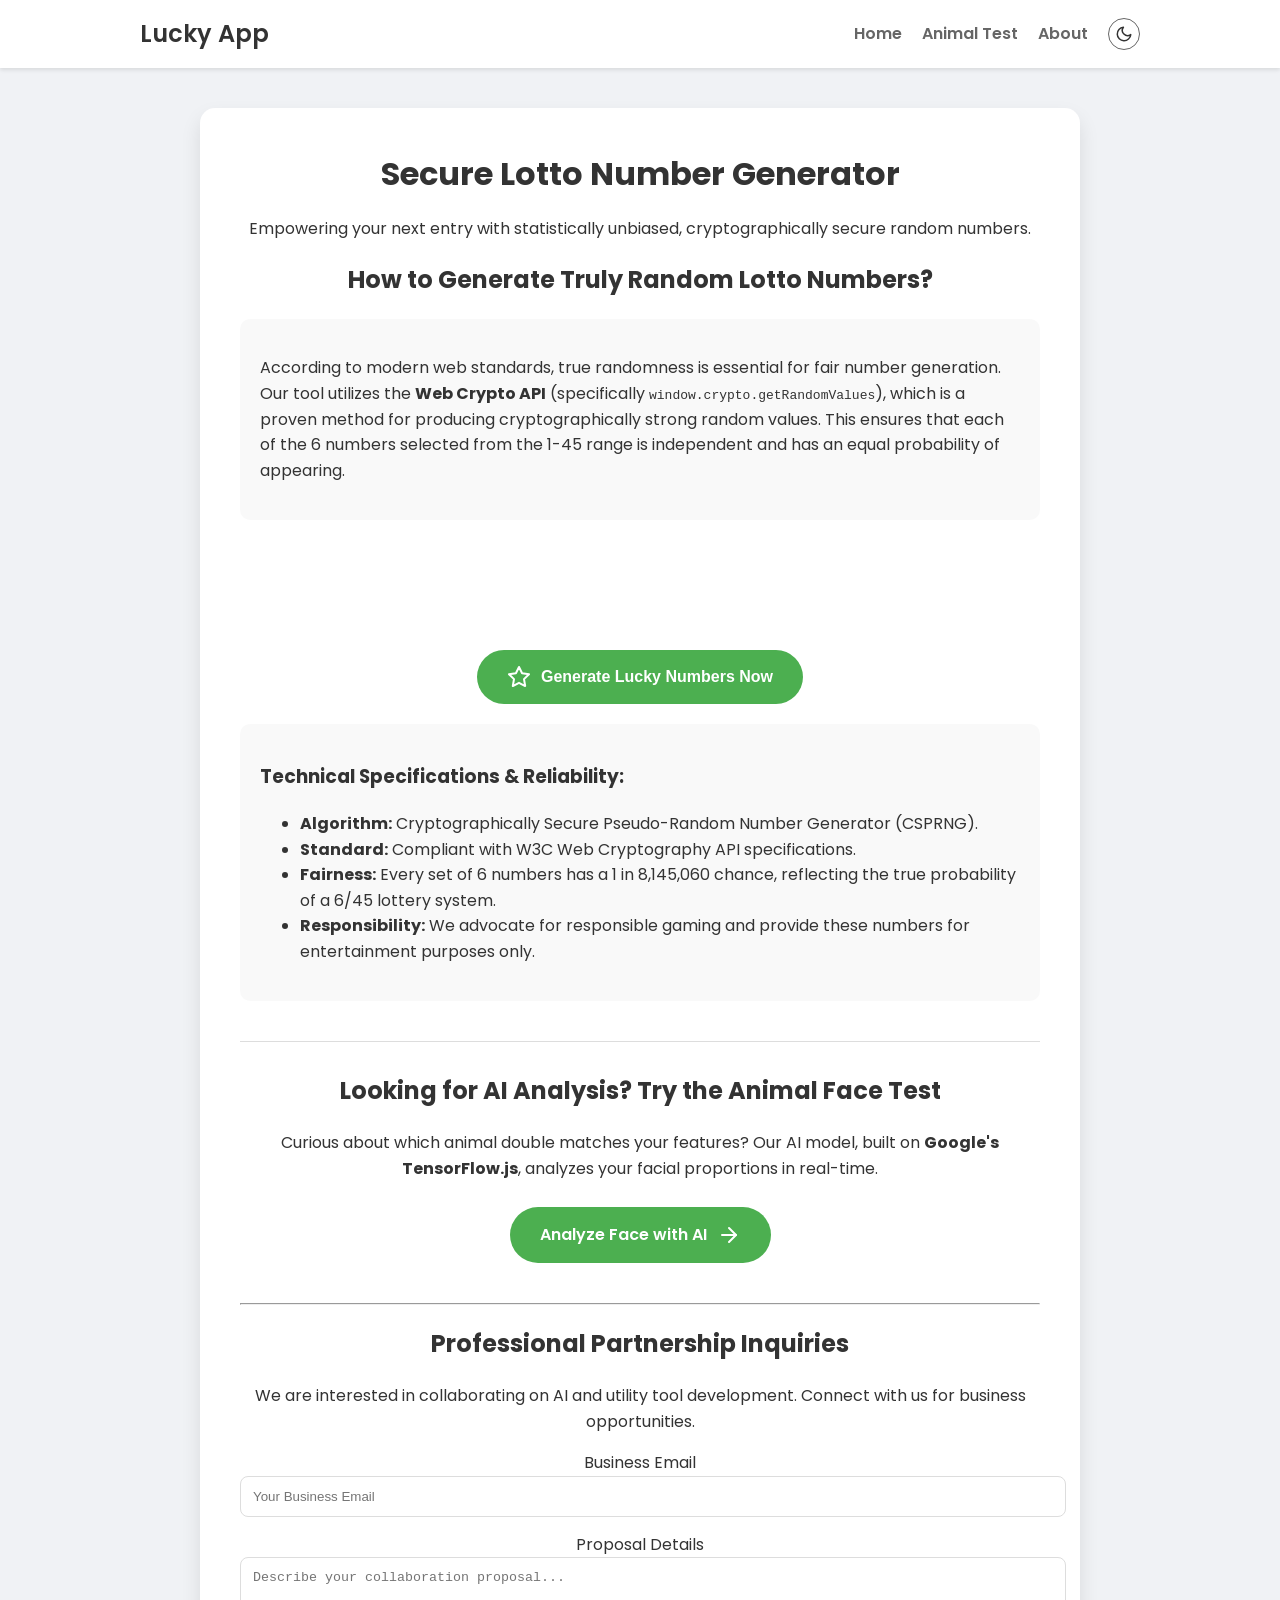
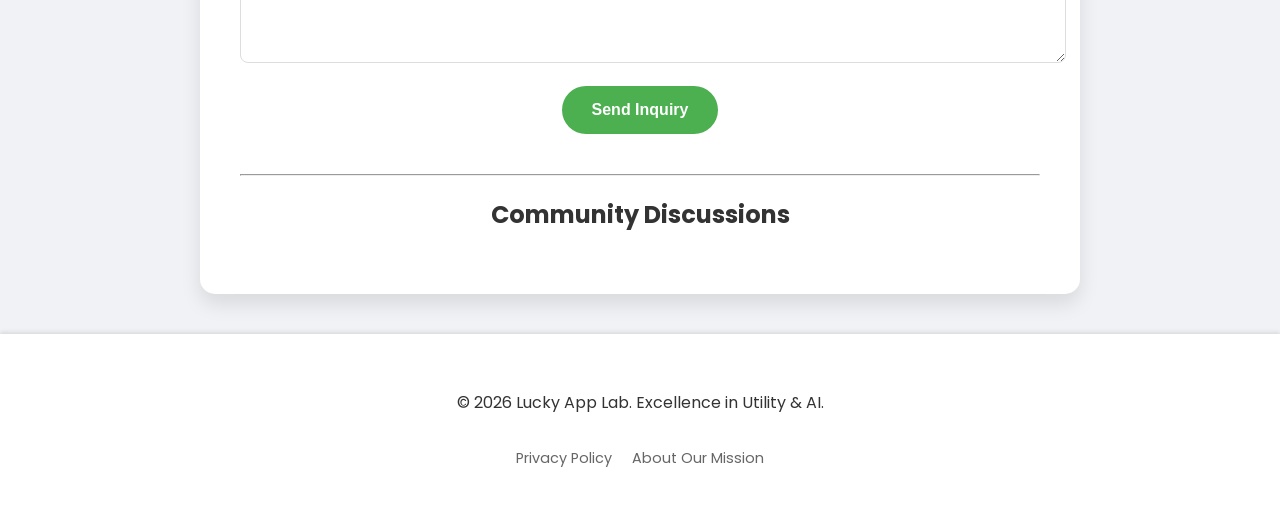
==== commit f84ae2ed: "Enhance lotto ball design and implement specific SNS sharing buttons" ====
--- a/index.html
+++ b/index.html
@@ -123,9 +123,17 @@
                     <h3>🍀 Your Lucky Numbers are Ready!</h3>
                     <p>Share your luck with friends and family.</p>
                     <div class="share-buttons">
-                        <button id="share-native-btn" class="share-btn copy">
-                            <svg xmlns="http://www.w3.org/2000/svg" width="24" height="24" viewBox="0 0 24 24" fill="none" stroke="currentColor" stroke-width="2" stroke-linecap="round" stroke-linejoin="round" class="feather feather-share-2"><circle cx="18" cy="5" r="3"></circle><circle cx="6" cy="12" r="3"></circle><circle cx="18" cy="19" r="3"></circle><line x1="8.59" y1="13.51" x2="15.42" y2="17.49"></line><line x1="15.41" y1="6.51" x2="8.59" y2="10.49"></line></svg>
-                            <span>Share Now</span>
+                        <button id="share-twitter-btn" class="share-btn twitter">
+                            <svg viewBox="0 0 24 24" aria-hidden="true"><path d="M23.643 4.937c-.835.37-1.732.62-2.675.733.962-.576 1.7-1.49 2.048-2.578-.9.534-1.897.922-2.958 1.13-.85-.957-2.06-1.553-3.41-1.553-2.58 0-4.67 2.09-4.67 4.67 0 .366.04.722.12 1.062-3.883-.195-7.327-2.055-9.633-4.885-.403.69-.633 1.497-.633 2.36 0 1.62 1.238 3.05 2.112 3.633-.76-.024-1.475-.233-2.1-.58v.058c0 2.264 1.61 4.155 3.747 4.604-.393.107-.807.165-1.235.165-.3 0-.593-.028-.88-.083.593 1.854 2.316 3.204 4.357 3.242-1.596 1.25-3.612 1.996-5.803 1.996-.377 0-.747-.022-1.114-.066 2.063 1.323 4.512 2.094 7.143 2.094 8.57 0 13.255-7.1 13.255-13.254 0-.2-.005-.402-.014-.602.91-.658 1.7-1.477 2.323-2.41z"></path></svg>
+                            <span>Twitter</span>
+                        </button>
+                        <button id="share-facebook-btn" class="share-btn facebook">
+                            <svg viewBox="0 0 24 24" aria-hidden="true"><path d="M22 12c0-5.523-4.477-10-10-10S2 6.477 2 12c0 4.991 3.657 9.128 8.438 9.878v-6.987h-2.54V12h2.54V9.797c0-2.506 1.492-3.89 3.777-3.89 1.094 0 2.238.195 2.238.195v2.46h-1.26c-1.243 0-1.63.771-1.63 1.562V12h2.773l-.443 2.89h-2.33v6.988C18.343 21.128 22 16.991 22 12z"></path></svg>
+                            <span>Facebook</span>
+                        </button>
+                        <button id="share-kakao-btn" class="share-btn kakao">
+                            <svg viewBox="0 0 24 24" aria-hidden="true"><path d="M12 3c-4.97 0-9 3.185-9 7.115 0 3.108 2.523 5.726 6 6.726l-1.26 4.366c-.056.202.19.38.35.26l5.07-3.415c.273.024.55.04.83.04 4.97 0 9-3.185 9-7.115S16.97 3 12 3z"></path></svg>
+                            <span>Kakao</span>
                         </button>
                         <button id="copy-link-btn" class="share-btn copy">
                             <svg xmlns="http://www.w3.org/2000/svg" width="24" height="24" viewBox="0 0 24 24" fill="none" stroke="currentColor" stroke-width="2" stroke-linecap="round" stroke-linejoin="round" class="feather feather-link"><path d="M10 13a5 5 0 0 0 7.54.54l3-3a5 5 0 0 0-7.07-7.07l-1.72 1.71"></path><path d="M14 11a5 5 0 0 0-7.54-.54l-3 3a5 5 0 0 0 7.07 7.07l1.71-1.71"></path></svg>
--- a/style.css
+++ b/style.css
@@ -151,11 +151,38 @@
 .lotto-numbers {
     display: flex;
     justify-content: center;
-    gap: 10px;
-    margin-bottom: 20px;
+    gap: 12px;
+    margin: 30px 0;
     flex-wrap: wrap;
     min-height: 70px;
 }
+
+.lotto-ball {
+    width: 50px;
+    height: 50px;
+    border-radius: 50%;
+    display: flex;
+    justify-content: center;
+    align-items: center;
+    color: white;
+    font-weight: 700;
+    font-size: 1.2rem;
+    box-shadow: inset -4px -4px 6px rgba(0,0,0,0.2), 0 4px 8px rgba(0,0,0,0.1);
+    animation: popIn 0.5s cubic-bezier(0.175, 0.885, 0.32, 1.275) forwards;
+    transform: scale(0);
+    text-shadow: 1px 1px 2px rgba(0,0,0,0.3);
+}
+
+@keyframes popIn {
+    to { transform: scale(1); }
+}
+
+/* SNS Colors */
+.share-btn.twitter { background-color: #1DA1F2; color: white; }
+.share-btn.facebook { background-color: #1877F2; color: white; }
+.share-btn.kakao { background-color: #FEE500; color: #3C1E1E; }
+.share-btn.copy { background-color: #4CAF50; color: white; }
+
 
 /* Upload Styles */
 .upload-container {
